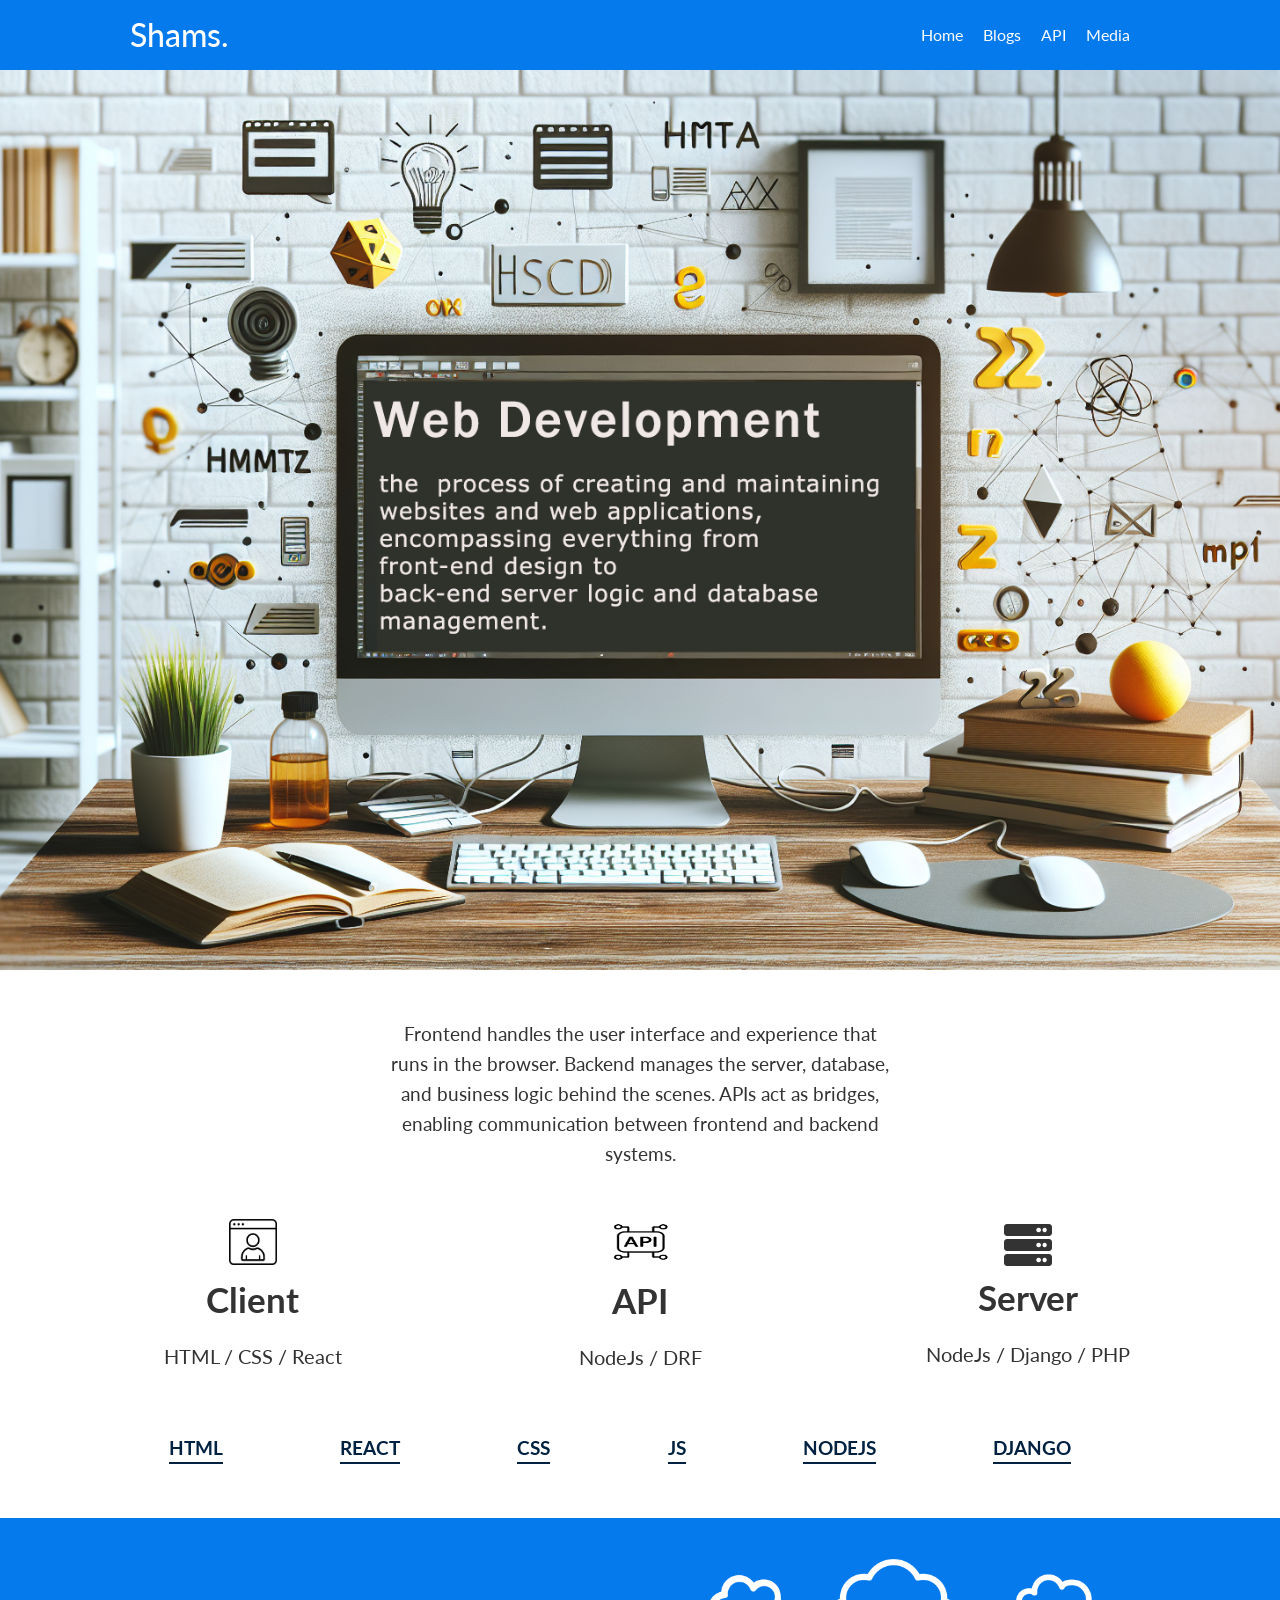
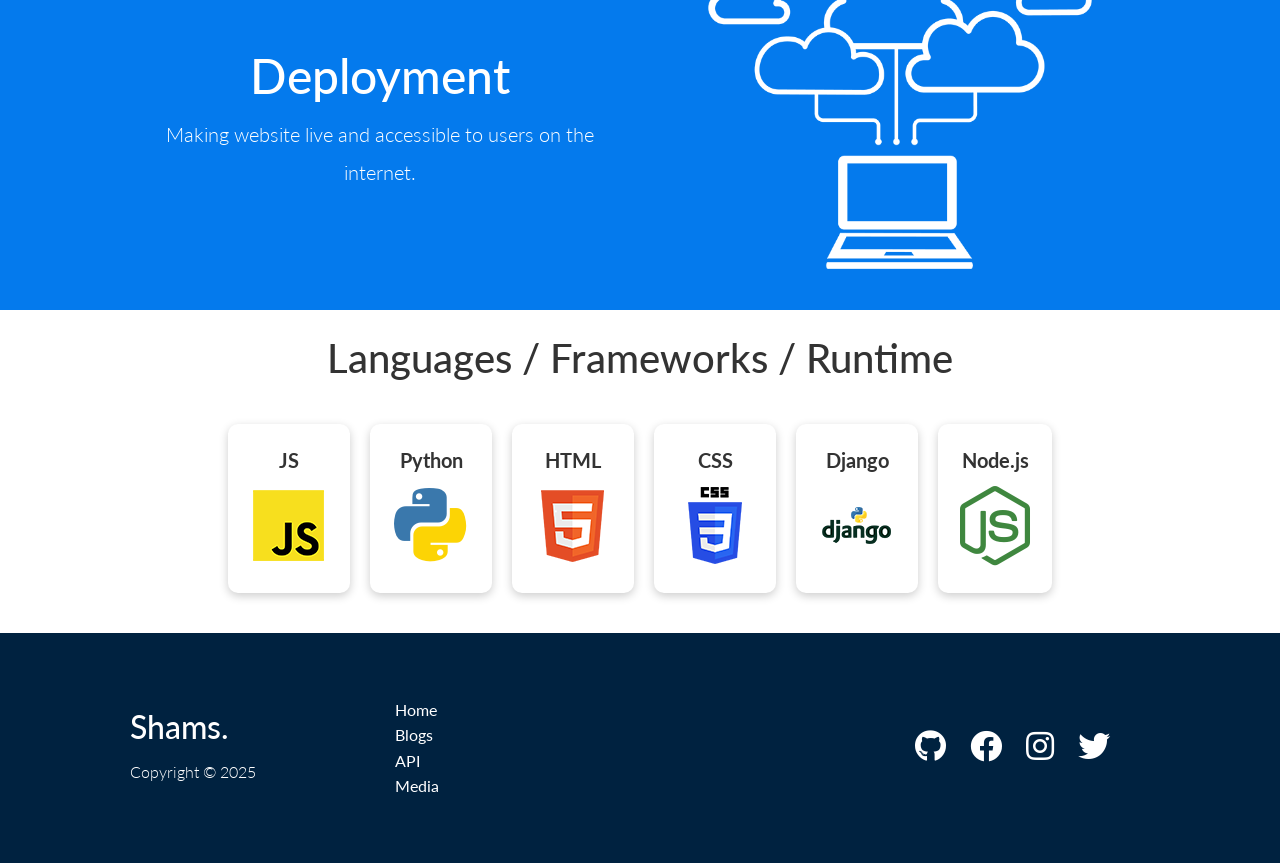
==== index.html @ b83b19b5 "Initial commit" ====
<!DOCTYPE html>
<html lang="en">
  <head>
    <meta charset="UTF-8" />
    <meta name="viewport" content="width=device-width, initial-scale=1.0" />
    <link
      rel="stylesheet"
      href="https://cdnjs.cloudflare.com/ajax/libs/font-awesome/5.15.1/css/all.min.css"
      integrity="sha512-+4zCK9k+qNFUR5X+cKL9EIR+ZOhtIloNl9GIKS57V1MyNsYpYcUrUeQc9vNfzsWfV28IaLL3i96P9sdNyeRssA=="
      crossorigin="anonymous" />

    <link rel="preconnect" href="https://fonts.googleapis.com" />
    <link rel="preconnect" href="https://fonts.gstatic.com" crossorigin />
    <link
      href="https://fonts.googleapis.com/css2?family=Lato:ital,wght@0,100;0,300;0,400;0,700;0,900;1,100;1,300;1,400;1,700;1,900&family=Poppins:ital,wght@0,100;0,200;0,300;0,400;0,500;0,600;0,700;0,800;0,900;1,100;1,200;1,300;1,400;1,500;1,600;1,700;1,800;1,900&display=swap"
      rel="stylesheet" />

    <title>Home</title>
    <link rel="stylesheet" href="css/style.css" />
    <link rel="stylesheet" href="css/utilities.css" />
  </head>
  <style>
    .frontend {
      display: flex;
      position: relative;
      color: #002240;
      justify-content: space-around;
      animation: move-back-forth 10s linear infinite;
      margin-bottom: 30px;
    }

    @keyframes move-back-forth {
      0% {
        transform: translateX(-170%);
      }

      100% {
        transform: translateX(105%);
      }
    }

    .frontend .text {
      position: relative;
      margin-right: 40px;
    }

    .frontend .text::after {
      content: "";
      width: 100%;
      height: 2px;
      background-color: #002240;
      position: absolute;
      left: 0;
      bottom: 0;
    }

    /* Hide scrollbar for all browsers */
    html,
    body {
      overflow-x: hidden;
    }

    ::-webkit-scrollbar {
      display: none;
    }
  </style>

  <body>
    <div class="navbar">
      <div class="container flex">
        <h1 class="logo"><a href="index.html">Shams.</a></h1>
        <nav>
          <ul class="nav-list">
            <li><a href="index.html">Home</a></li>
            <li><a href="blogs.html">Blogs</a></li>
            <li><a href="api.html">API</a></li>
            <li><a href="media.html">Media</a></li>
          </ul>
        </nav>
      </div>
    </div>
    <!-- Showcase -->
    <section class="showcase">
      <!-- <div class="container grid"></div> -->
    </section>

    <!-- Stats -->
    <section class="stats">
      <div class="container">
        <h3 class="stats-heading text-center my-1">
          Frontend handles the user interface and experience that runs in the
          browser. Backend manages the server, database, and business logic
          behind the scenes. APIs act as bridges, enabling communication between
          frontend and backend systems.
        </h3>

        <div class="grid grid-3 text-center my-4">
          <div>
            <!-- <i class="fas fa-upload fa-3x"></i> -->
            <img style="width: 48px" src="./images/client-side.png" />
            <h3>Client</h3>
            <p>HTML / CSS / React</p>
          </div>

          <div>
            <img
              style="width: 80px; height: 48px; margin: 0px"
              src="./images/api-img.png" />
            <h3>API</h3>
            <p>NodeJs / DRF</p>
          </div>

          <div>
            <i class="fas fa-server fa-3x"></i>
            <h3>Server</h3>
            <p>NodeJs / Django / PHP</p>
          </div>
        </div>
      </div>
    </section>

    <!-- Cli -->
    <div class="container">
      <div class="frontend backend">
        <h3 class="text">HTML</h3>
        <h3 class="text">REACT</h3>
        <h3 class="text">CSS</h3>
        <h3 class="text">JS</h3>
        <h3 class="text">NODEJS</h3>
        <h3 class="text">DJANGO</h3>
      </div>
    </div>
    <!-- Cloud -->
    <section class="cloud bg-primary my-2 py-2">
      <div class="container grid">
        <div class="text-center">
          <h2 class="lg">Deployment</h2>
          <p class="lead my-1">
            Making website live and accessible to users on the internet.
          </p>
        </div>
        <img src="images/cloud.png" alt="" />
      </div>
    </section>
    <!-- Languages -->
    <section class="languages">
      <h2 class="md text-center my-2">Languages / Frameworks / Runtime</h2>
      <div class="container flex">
        <div class="card">
          <h4>JS</h4>
          <img src="images/logos/JS.png" alt="" />
        </div>
        <div class="card">
          <h4>Python</h4>
          <img src="images/logos/python.png" alt="" />
        </div>
        <div class="card">
          <h4>HTML</h4>
          <img src="images/logos/html.png" alt="" />
        </div>
        <div class="card">
          <h4>CSS</h4>
          <img src="images/logos/css.png" alt="" />
        </div>
        <div class="card">
          <h4>Django</h4>
          <img src="images/logos/django.png" alt="" />
        </div>
        <div class="card">
          <h4>Node.js</h4>
          <img src="images/logos/node.png" alt="" />
        </div>
      </div>
    </section>
    <!-- Footer -->
    <footer class="footer bg-dark py-5">
      <div class="container grid grid-3">
        <div class="copyright">
          <h1>Shams.</h1>
          <p>Copyright &copy; 2025</p>
        </div>
        <nav>
          <ul>
            <li><a href="index.html">Home</a></li>
            <li><a href="blogs.html">Blogs</a></li>
            <li><a href="api.html">API</a></li>
            <li><a href="media.html">Media</a></li>
          </ul>
        </nav>
        <div class="social">
          <a href="https://github.com/toor-4"
            ><i class="fab fa-github fa-2x"></i
          ></a>
          <a href="#"><i class="fab fa-facebook fa-2x"></i></a>
          <a href="#"><i class="fab fa-instagram fa-2x"></i></a>
          <a href="#"><i class="fab fa-twitter fa-2x"></i></a>
        </div>
      </div>
    </footer>
    <!-- <script src="js/script.js"></script> -->
  </body>
</html>
---- css/style.css ----
:root {
  --primary-color: #047aed;
  --secondary-color: #1c3fa8;
  --dark-color: #002240;
  --light-color: #f4f4f4;
}

* {
  box-sizing: border-box;
  margin: 0;
  padding: 0;
}

body {
  font-family: "Lato", sans-serif;
  color: #333;
  line-height: 1.6;
}

ul {
  list-style-type: none;
}

a {
  text-decoration: none;
  color: inherit;
}

.showcase h1 {
  padding-top: 50px;
}

h1,
h2 {
  font-weight: 500;
  line-height: 1.2;
  margin: 10px 0;
}

p {
  margin: 10px 0;
  font-weight: 300;
  /* color: var(--dark-color); */
  line-height: 1.9;
}

img {
  width: 100%;
}

.hidden {
  visibility: hidden;
  height: 0px;
}

/*  Navbar */
.navbar {
  background-color: var(--primary-color);
  color: #fff;
  height: 70px;
}

.navbar ul {
  display: flex;
}

.navbar a {
  color: #fff;
  margin-right: 20px;
  align-items: center;
  position: relative;
}

.navbar a::before,
.navbar a::after {
  content: "";
  width: 100%;
  height: 2px;
  margin: 0;
  background: #fff;
  position: absolute;
  left: 0;
  transform: scaleX(0);
  transition: transform 0.3s ease-in-out;
}

.navbar a::after {
  bottom: 0;
  transform-origin: right;
}

.navbar a::before {
  top: 0;
  transform-origin: left;
}

.navbar a:hover::before,
.navbar a:hover::after {
  transform: scaleX(1);
}

.navbar .flex {
  justify-content: space-between;
}

/* Hero / Showcase */
.showcase {
  height: 100vh;
  max-width: 100%;
  background: url("../images/background-2-image.png") no-repeat center/cover;
  color: #fff;
}

.card {
  background: #fff;
  border-radius: 10px;
  padding: 20px;
  margin: 10px;
  color: #333;
  box-shadow: 0 3px 10px rgba(0, 0, 0, 0.2);
}

/* Background and coloured buttons */
.bg-primary,
.btn-primary {
  background-color: var(--primary-color);
  color: #fff;
}

.btn {
  display: inline-block;
  background: var(--orange-color);
  padding: 10px 30px;
  color: #fff;
  cursor: pointer;
  background-color: var(--primary-color);
  border-radius: 5px;
  border: none;
}

.btn-outline {
  background-color: transparent;
  border: 1px solid #fff;
}

.btn:hover {
  scale: 0.9;
}

/* Stats  */
.stats {
  padding-top: 50px;
}

.grid-3 {
  grid-template-columns: repeat(3, 1fr);
}

.text-center {
  text-align: center;
}

.stats-heading {
  max-width: 500px;
  margin: auto;
  font-weight: 400;
}

.my-4 {
  margin: 40px 0;
}

.stats .grid h3 {
  font-size: 35px;
}

.stats .grid p {
  font-size: 20px;
  font-weight: 400;
}

/* Cli */
.cli .grid {
  display: grid;
  grid-template-columns: repeat(3, 1fr);
  grid-template-rows: repeat(2, 1fr);
}

.cli .grid > img {
  /* .cli .grid  > *:first-child { */
  grid-column: 1 / span 2;
  grid-row: 1 / span 2;
  align-self: center;
}

/* Cloud */
.cloud .grid {
  grid-template-columns: repeat(2, 1fr);
}

/* Languades */
.languages h2 {
  font-size: 2.5rem;
}

.languages .flex {
  flex-wrap: wrap;
}

.languages .card {
  text-align: center;
  margin: 18px 10px 40px;
  transition: transform 0.2s ease-in;
}

.languages .card h4 {
  font-size: 20px;
  margin-bottom: 10px;
}

.languages .card:hover {
  transform: translateY(-15px);
}

/* Footer */
.footer .social a {
  margin: 0 10px;
}

.fa-github:hover {
  color: #000000;
}

.fa-facebook:hover {
  color: #1773ea;
}

.fa-instagram:hover {
  color: #b32e87;
}

.fa-twitter:hover {
  color: #1c9cea;
}

/* Utilities */
.flex {
  display: flex;
  justify-content: center;
  align-items: center;
  height: 100%;
}

.container {
  max-width: 1100px;
  margin: 0 auto;
  overflow: auto;
  padding: 0 40px;
}

footer {
  margin-top: 20ox;
}

@media (max-width: 800px) {
  .grid,
  .showcase .grid,
  .stats .grid,
  .cli .grid,
  .cloud .grid {
    grid-template-columns: 1fr;
    grid-template-rows: 1fr;
  }

  /* .cli .grid  > img { */
  .cli .grid > *:first-child {
    grid-column: 1;
    grid-row: 1;
    align-self: center;
  }
}

.info {
  display: grid;
  grid-template-columns: repeat(2, 1fr);
  gap: 30px;
  margin: 50px 0;
  /* max-width: 400px; */
}

/* Mobile */
@media (max-width: 500px) {
  .showcase {
    height: 60vh;
    width: 100%;
  }

  .navbar {
    height: 110px;
    /* padding: 0 20px; */
  }

  .navbar .flex {
    flex-direction: column;
  }

  .navbar ul {
    background-color: rgba(0, 0, 0, 0.1);
  }

  .showcase-form.card {
    /* display: i16xnline-block; */
    width: 300px;
  }

  .languages h2 {
    font-size: 1.8rem;
  }

  .blog h1 {
    font-size: 2.5rem;
  }
}
---- css/utilities.css ----
.bg-secondary,
.btn-secondary {
  background-color: var(--secondary-color);
  color: #fff;
}

.bg-dark,
.btn-dark {
  background-color: var(--dark-color);
  color: #fff;
}

.bg-light,
.btn-light {
  background-color: var(--light-color);
  color: #333;
}

.bg-primary a,
.btn-primary a,
.bg-secondary a,
.btn-secondary a,
.bg-dark a,
.btn-dark a {
  color: #fff;
}

/* Text colors */
.text-primary {
  color: var(--primary-color);
}

.text-secondary {
  color: var(--secondary-color);
}

.text-dark {
  color: var(--dark-color);
}

.text-light {
  color: var(--light-color);
}

/* Text sizes */
.lead {
  font-size: 20px;
}

.sm {
  font-size: 1rem;
}

.lg {
  font-size: 3rem;
}

.xl {
  font-size: 4rem;
}

.text-center {
  text-align: center;
}

/* Alert */
.alert {
  background-color: var(--light-color);
  padding: 10px 20px;
  font-weight: bold;
  margin: 15px 0;
}

.alert i {
  margin-right: 10px;
}

.alert-success {
  background-color: var(--success-color);
  color: #fff;
}

.alert-error {
  background-color: var(--error-color);
  color: #fff;
}

.flex {
  display: flex;
  justify-content: center;
  align-items: center;
  height: 100%;
}

.grid {
  display: grid;
  grid-template-columns: repeat(2, 1fr);
  gap: 20px;
  justify-content: center;
  align-items: center;
  height: 100%;
  list-style: none;
}

.grid-3 {
  grid-template-columns: 1fr 2fr 1fr;
}

/* Margin */
.my-1 {
  margin: auto;
}

.my-2 {
  margin: 1.5rem 0;
}

.my-3 {
  margin: 2rem 0;
}

.my-4 {
  margin: 3rem 0;
}

.my-5 {
  margin: 4rem 0;
}

.m-1 {
  margin: 1rem;
}

.m-2 {
  margin: 1.5rem;
}

.m-3 {
  margin: 2rem;
}

.m-4 {
  margin: 3rem;
}

.m-5 {
  margin: 4rem;
}

/* Padding */
.py-1 {
  padding: 1rem 0;
}

.py-2 {
  padding: 1.5rem 0;
}

.py-3 {
  padding: 2rem 0;
}

.py-4 {
  padding: 3rem 0;
}

.py-5 {
  padding: 4rem 0;
}

.p-1 {
  padding: 1rem;
}

.p-2 {
  padding: 1.5rem;
}

.p-3 {
  padding: 2rem;
}

.p-4 {
  padding: 3rem;
}

.p-5 {
  padding: 4rem;
}
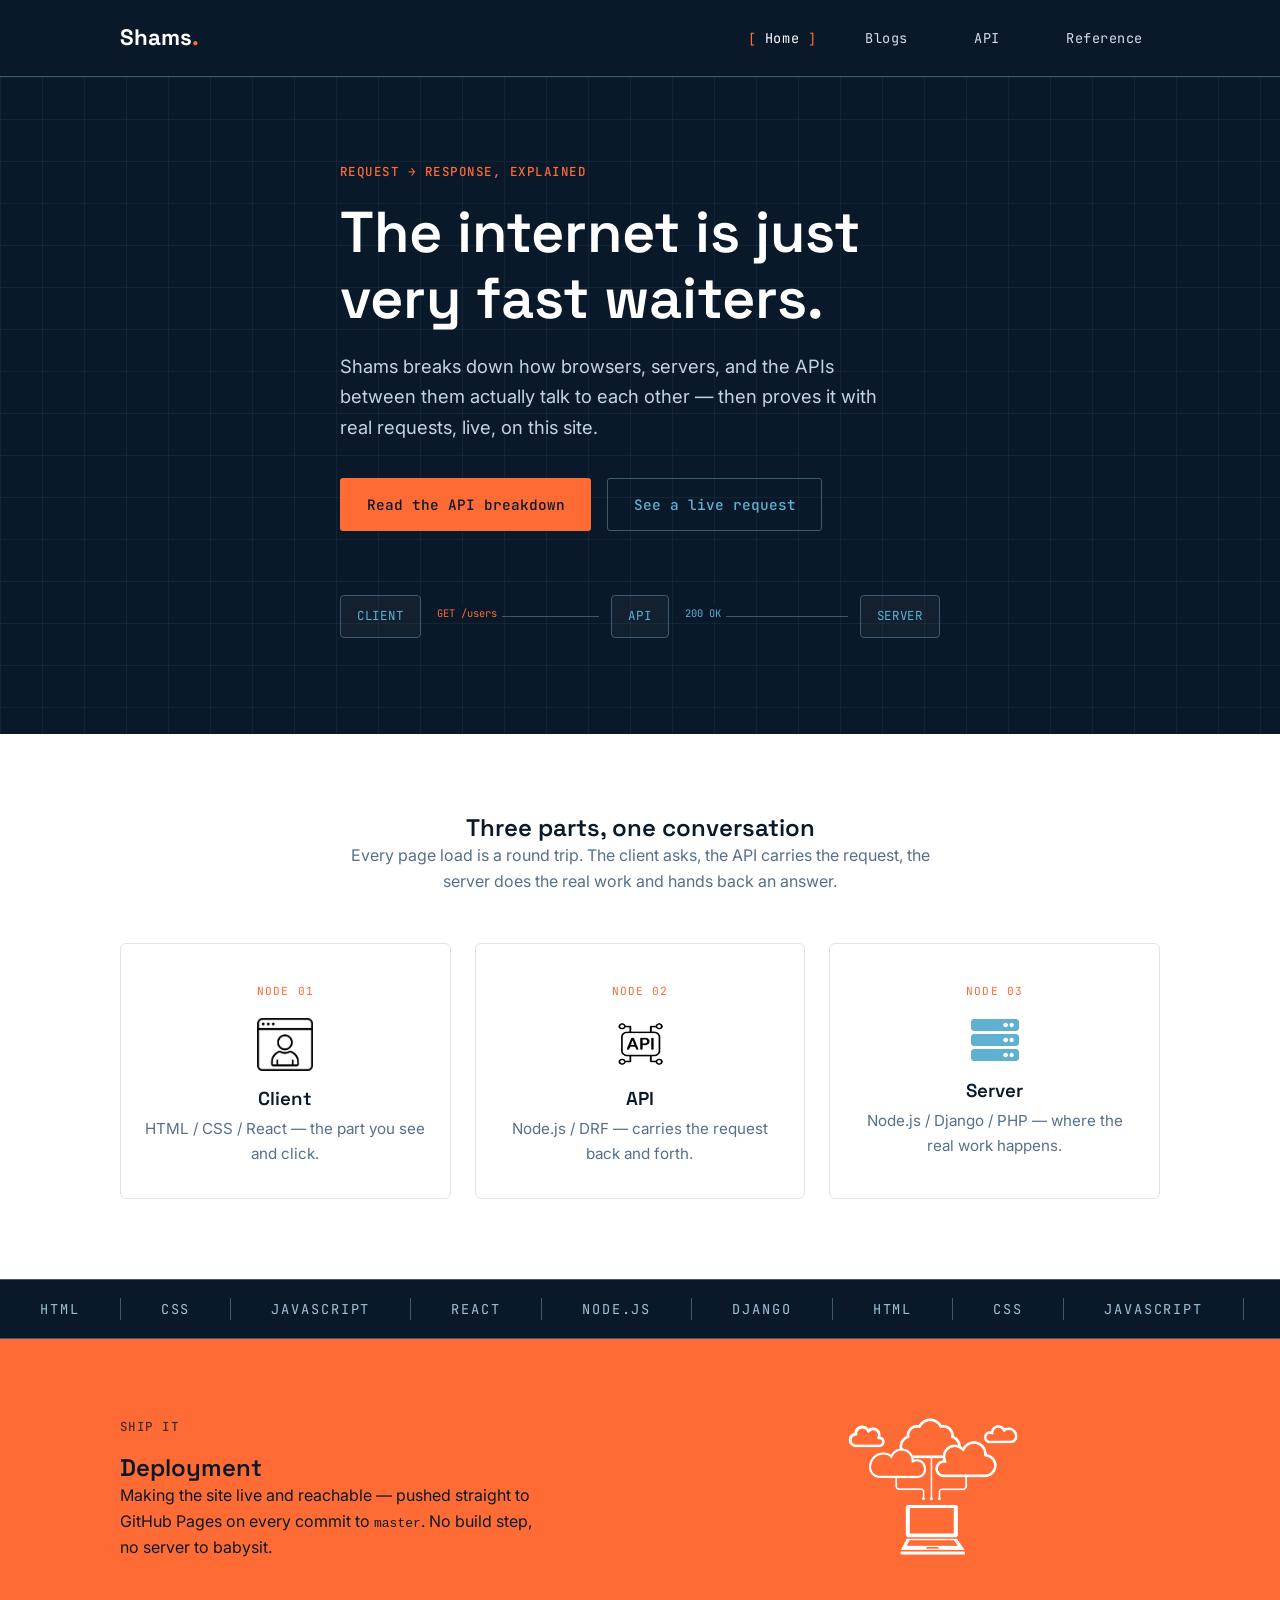
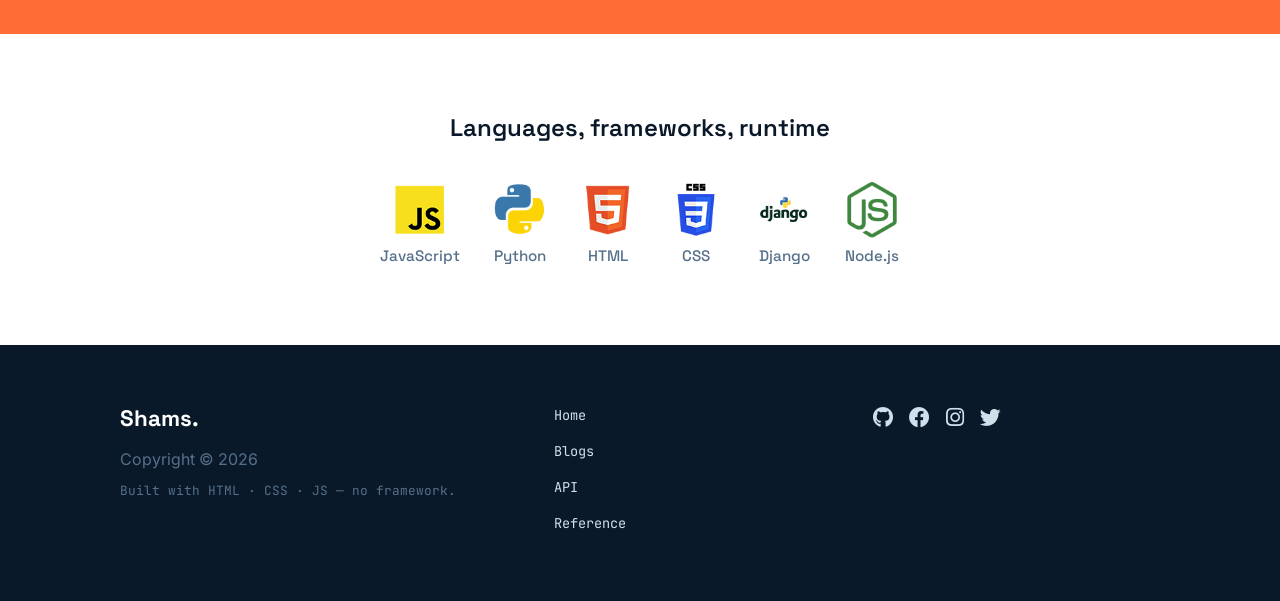
==== commit 2deaff85: "Redesign site with blueprint/schematic identity, live API demo, and HTTP field guide Replaces the ge" ====
--- a/index.html
+++ b/index.html
@@ -3,6 +3,10 @@
   <head>
     <meta charset="UTF-8" />
     <meta name="viewport" content="width=device-width, initial-scale=1.0" />
+    <meta
+      name="description"
+      content="Shams explains how frontend, backend, and APIs actually talk to each other, then proves it with live requests." />
+    <link rel="icon" href="images/favicon.png" />
     <link
       rel="stylesheet"
       href="https://cdnjs.cloudflare.com/ajax/libs/font-awesome/5.15.1/css/all.min.css"
@@ -12,191 +16,190 @@
     <link rel="preconnect" href="https://fonts.googleapis.com" />
     <link rel="preconnect" href="https://fonts.gstatic.com" crossorigin />
     <link
-      href="https://fonts.googleapis.com/css2?family=Lato:ital,wght@0,100;0,300;0,400;0,700;0,900;1,100;1,300;1,400;1,700;1,900&family=Poppins:ital,wght@0,100;0,200;0,300;0,400;0,500;0,600;0,700;0,800;0,900;1,100;1,200;1,300;1,400;1,500;1,600;1,700;1,800;1,900&display=swap"
+      href="https://fonts.googleapis.com/css2?family=Space+Grotesk:wght@500;600;700&family=Inter:wght@400;500;600;700&family=JetBrains+Mono:wght@400;500;600;700&display=swap"
       rel="stylesheet" />
 
-    <title>Home</title>
+    <title>Shams. — How the web actually talks</title>
     <link rel="stylesheet" href="css/style.css" />
     <link rel="stylesheet" href="css/utilities.css" />
   </head>
-  <style>
-    .frontend {
-      display: flex;
-      position: relative;
-      color: #002240;
-      justify-content: space-around;
-      animation: move-back-forth 10s linear infinite;
-      margin-bottom: 30px;
-    }
-
-    @keyframes move-back-forth {
-      0% {
-        transform: translateX(-170%);
-      }
-
-      100% {
-        transform: translateX(105%);
-      }
-    }
-
-    .frontend .text {
-      position: relative;
-      margin-right: 40px;
-    }
-
-    .frontend .text::after {
-      content: "";
-      width: 100%;
-      height: 2px;
-      background-color: #002240;
-      position: absolute;
-      left: 0;
-      bottom: 0;
-    }
-
-    /* Hide scrollbar for all browsers */
-    html,
-    body {
-      overflow-x: hidden;
-    }
-
-    ::-webkit-scrollbar {
-      display: none;
-    }
-  </style>
-
   <body>
-    <div class="navbar">
-      <div class="container flex">
-        <h1 class="logo"><a href="index.html">Shams.</a></h1>
-        <nav>
+    <header class="site-header">
+      <div class="container nav-inner">
+        <a class="logo" href="index.html">Shams<span class="accent-dot">.</span></a>
+        <button
+          class="nav-toggle"
+          type="button"
+          aria-expanded="false"
+          aria-controls="primary-nav"
+          aria-label="Toggle menu">
+          <span></span><span></span><span></span>
+        </button>
+        <nav id="primary-nav" class="primary-nav">
           <ul class="nav-list">
-            <li><a href="index.html">Home</a></li>
+            <li><a href="index.html" class="active">Home</a></li>
             <li><a href="blogs.html">Blogs</a></li>
             <li><a href="api.html">API</a></li>
-            <li><a href="media.html">Media</a></li>
+            <li><a href="media.html">Reference</a></li>
           </ul>
         </nav>
       </div>
-    </div>
-    <!-- Showcase -->
-    <section class="showcase">
-      <!-- <div class="container grid"></div> -->
-    </section>
-
-    <!-- Stats -->
-    <section class="stats">
-      <div class="container">
-        <h3 class="stats-heading text-center my-1">
-          Frontend handles the user interface and experience that runs in the
-          browser. Backend manages the server, database, and business logic
-          behind the scenes. APIs act as bridges, enabling communication between
-          frontend and backend systems.
-        </h3>
-
-        <div class="grid grid-3 text-center my-4">
-          <div>
-            <!-- <i class="fas fa-upload fa-3x"></i> -->
-            <img style="width: 48px" src="./images/client-side.png" />
+    </header>
+
+    <!-- Hero -->
+    <section class="hero">
+      <div class="container hero-inner">
+        <p class="eyebrow">Request → Response, Explained</p>
+        <h1>The internet is just very fast waiters.</h1>
+        <p class="lead">
+          Shams breaks down how browsers, servers, and the APIs between them
+          actually talk to each other — then proves it with real requests,
+          live, on this site.
+        </p>
+        <div class="hero-actions">
+          <a href="blogs.html" class="btn btn-accent">Read the API breakdown</a>
+          <a href="api.html" class="btn btn-outline">See a live request</a>
+        </div>
+
+        <div class="schematic" aria-hidden="true">
+          <div class="node">CLIENT</div>
+          <div class="wire wire-1"><span class="packet packet-1">GET /users</span></div>
+          <div class="node">API</div>
+          <div class="wire wire-2"><span class="packet packet-2">200 OK</span></div>
+          <div class="node">SERVER</div>
+        </div>
+      </div>
+    </section>
+
+    <!-- Concept -->
+    <section class="concept">
+      <div class="container text-center">
+        <h2>Three parts, one conversation</h2>
+        <p class="section-lead">
+          Every page load is a round trip. The client asks, the API carries
+          the request, the server does the real work and hands back an
+          answer.
+        </p>
+
+        <div class="node-grid">
+          <div class="node-card reveal">
+            <span class="node-tag">NODE 01</span>
+            <img src="./images/client-side.png" alt="" />
             <h3>Client</h3>
-            <p>HTML / CSS / React</p>
-          </div>
-
-          <div>
-            <img
-              style="width: 80px; height: 48px; margin: 0px"
-              src="./images/api-img.png" />
+            <p>HTML / CSS / React — the part you see and click.</p>
+          </div>
+
+          <div class="node-card reveal">
+            <span class="node-tag">NODE 02</span>
+            <img src="./images/api-img.png" alt="" style="width: 84px; height: 56px" />
             <h3>API</h3>
-            <p>NodeJs / DRF</p>
-          </div>
-
-          <div>
+            <p>Node.js / DRF — carries the request back and forth.</p>
+          </div>
+
+          <div class="node-card reveal">
+            <span class="node-tag">NODE 03</span>
             <i class="fas fa-server fa-3x"></i>
             <h3>Server</h3>
-            <p>NodeJs / Django / PHP</p>
-          </div>
-        </div>
-      </div>
-    </section>
-
-    <!-- Cli -->
-    <div class="container">
-      <div class="frontend backend">
-        <h3 class="text">HTML</h3>
-        <h3 class="text">REACT</h3>
-        <h3 class="text">CSS</h3>
-        <h3 class="text">JS</h3>
-        <h3 class="text">NODEJS</h3>
-        <h3 class="text">DJANGO</h3>
-      </div>
-    </div>
-    <!-- Cloud -->
-    <section class="cloud bg-primary my-2 py-2">
-      <div class="container grid">
-        <div class="text-center">
-          <h2 class="lg">Deployment</h2>
-          <p class="lead my-1">
-            Making website live and accessible to users on the internet.
+            <p>Node.js / Django / PHP — where the real work happens.</p>
+          </div>
+        </div>
+      </div>
+    </section>
+
+    <!-- Ticker -->
+    <section class="ticker">
+      <div class="ticker-track">
+        <span>HTML</span>
+        <span>CSS</span>
+        <span>JAVASCRIPT</span>
+        <span>REACT</span>
+        <span>NODE.JS</span>
+        <span>DJANGO</span>
+        <span aria-hidden="true">HTML</span>
+        <span aria-hidden="true">CSS</span>
+        <span aria-hidden="true">JAVASCRIPT</span>
+        <span aria-hidden="true">REACT</span>
+        <span aria-hidden="true">NODE.JS</span>
+        <span aria-hidden="true">DJANGO</span>
+      </div>
+    </section>
+
+    <!-- Deploy -->
+    <section class="deploy">
+      <div class="container deploy-inner">
+        <div>
+          <span class="eyebrow">Ship it</span>
+          <h2>Deployment</h2>
+          <p>
+            Making the site live and reachable — pushed straight to GitHub
+            Pages on every commit to <code>master</code>. No build step, no
+            server to babysit.
           </p>
         </div>
-        <img src="images/cloud.png" alt="" />
-      </div>
-    </section>
-    <!-- Languages -->
-    <section class="languages">
-      <h2 class="md text-center my-2">Languages / Frameworks / Runtime</h2>
-      <div class="container flex">
-        <div class="card">
-          <h4>JS</h4>
-          <img src="images/logos/JS.png" alt="" />
-        </div>
-        <div class="card">
-          <h4>Python</h4>
-          <img src="images/logos/python.png" alt="" />
-        </div>
-        <div class="card">
-          <h4>HTML</h4>
-          <img src="images/logos/html.png" alt="" />
-        </div>
-        <div class="card">
-          <h4>CSS</h4>
-          <img src="images/logos/css.png" alt="" />
-        </div>
-        <div class="card">
-          <h4>Django</h4>
-          <img src="images/logos/django.png" alt="" />
-        </div>
-        <div class="card">
-          <h4>Node.js</h4>
-          <img src="images/logos/node.png" alt="" />
-        </div>
-      </div>
-    </section>
+        <img src="images/cloud.png" alt="Illustration of cloud deployment" />
+      </div>
+    </section>
+
+    <!-- Stack -->
+    <section class="stack">
+      <div class="container text-center">
+        <h2>Languages, frameworks, runtime</h2>
+        <div class="stack-grid">
+          <div class="stack-card">
+            <img src="images/logos/JS.png" alt="" />
+            <h4>JavaScript</h4>
+          </div>
+          <div class="stack-card">
+            <img src="images/logos/python.png" alt="" />
+            <h4>Python</h4>
+          </div>
+          <div class="stack-card">
+            <img src="images/logos/html.png" alt="" />
+            <h4>HTML</h4>
+          </div>
+          <div class="stack-card">
+            <img src="images/logos/css.png" alt="" />
+            <h4>CSS</h4>
+          </div>
+          <div class="stack-card">
+            <img src="images/logos/django.png" alt="" />
+            <h4>Django</h4>
+          </div>
+          <div class="stack-card">
+            <img src="images/logos/node.png" alt="" />
+            <h4>Node.js</h4>
+          </div>
+        </div>
+      </div>
+    </section>
+
     <!-- Footer -->
-    <footer class="footer bg-dark py-5">
-      <div class="container grid grid-3">
-        <div class="copyright">
-          <h1>Shams.</h1>
-          <p>Copyright &copy; 2025</p>
-        </div>
-        <nav>
+    <footer class="site-footer">
+      <div class="container footer-grid">
+        <div class="footer-brand">
+          <span class="logo">Shams.</span>
+          <p class="muted">Copyright &copy; 2026</p>
+          <p class="tagline">Built with HTML · CSS · JS — no framework.</p>
+        </div>
+        <nav class="footer-nav">
           <ul>
             <li><a href="index.html">Home</a></li>
             <li><a href="blogs.html">Blogs</a></li>
             <li><a href="api.html">API</a></li>
-            <li><a href="media.html">Media</a></li>
+            <li><a href="media.html">Reference</a></li>
           </ul>
         </nav>
         <div class="social">
-          <a href="https://github.com/toor-4"
-            ><i class="fab fa-github fa-2x"></i
+          <a href="https://github.com/toor-4" aria-label="GitHub"
+            ><i class="fab fa-github"></i
           ></a>
-          <a href="#"><i class="fab fa-facebook fa-2x"></i></a>
-          <a href="#"><i class="fab fa-instagram fa-2x"></i></a>
-          <a href="#"><i class="fab fa-twitter fa-2x"></i></a>
+          <a href="#" aria-label="Facebook"><i class="fab fa-facebook"></i></a>
+          <a href="#" aria-label="Instagram"><i class="fab fa-instagram"></i></a>
+          <a href="#" aria-label="Twitter"><i class="fab fa-twitter"></i></a>
         </div>
       </div>
     </footer>
-    <!-- <script src="js/script.js"></script> -->
+    <!-- <script src="js/menu.js"></script> -->
+    <script src="js/main.js"></script>
   </body>
 </html>
--- a/css/style.css
+++ b/css/style.css
@@ -1,8 +1,15 @@
 :root {
-  --primary-color: #047aed;
-  --secondary-color: #1c3fa8;
-  --dark-color: #002240;
-  --light-color: #f4f4f4;
+  --primary-color: #ff6b35; /* rust accent — CTAs, highlights */
+  --secondary-color: #5fb0d1; /* schematic cyan — secondary accent, diagram lines */
+  --dark-color: #0a1929; /* blueprint ink — dark surfaces */
+  --light-color: #eef2f6; /* paper — light surfaces */
+  --paper-color: #ffffff;
+  --line-color: #3d5a73;
+  --muted-color: #56708a;
+  --ink-panel: #12283d;
+  --font-display: "Space Grotesk", "Arial Narrow", sans-serif;
+  --font-body: "Inter", -apple-system, BlinkMacSystemFont, sans-serif;
+  --font-mono: "JetBrains Mono", "Courier New", monospace;
 }
 
 * {
@@ -11,10 +18,16 @@
   padding: 0;
 }
 
+html {
+  scroll-behavior: smooth;
+}
+
 body {
-  font-family: "Lato", sans-serif;
-  color: #333;
-  line-height: 1.6;
+  font-family: var(--font-body);
+  color: var(--dark-color);
+  line-height: 1.65;
+  background: var(--paper-color);
+  overflow-x: hidden;
 }
 
 ul {
@@ -26,298 +39,619 @@
   color: inherit;
 }
 
-.showcase h1 {
-  padding-top: 50px;
+img {
+  max-width: 100%;
+  display: block;
 }
 
 h1,
-h2 {
+h2,
+h3,
+h4 {
+  font-family: var(--font-display);
+  font-weight: 600;
+  line-height: 1.15;
+}
+
+p {
+  font-weight: 400;
+}
+
+.container {
+  max-width: 1120px;
+  margin: 0 auto;
+  padding: 0 40px;
+}
+
+.eyebrow {
+  display: inline-block;
+  font-family: var(--font-mono);
+  font-size: 0.78rem;
   font-weight: 500;
-  line-height: 1.2;
-  margin: 10px 0;
-}
-
-p {
-  margin: 10px 0;
-  font-weight: 300;
-  /* color: var(--dark-color); */
-  line-height: 1.9;
-}
-
-img {
-  width: 100%;
-}
-
-.hidden {
-  visibility: hidden;
-  height: 0px;
-}
-
-/*  Navbar */
-.navbar {
-  background-color: var(--primary-color);
+  letter-spacing: 0.12em;
+  text-transform: uppercase;
+  color: var(--primary-color);
+  margin-bottom: 1rem;
+}
+
+.text-center {
+  text-align: center;
+}
+
+.muted {
+  color: var(--muted-color);
+}
+
+/* Buttons */
+.btn {
+  display: inline-flex;
+  align-items: center;
+  gap: 0.5rem;
+  font-family: var(--font-mono);
+  font-size: 0.9rem;
+  font-weight: 500;
+  padding: 0.85rem 1.6rem;
+  border-radius: 3px;
+  border: 1px solid transparent;
+  cursor: pointer;
+  transition: transform 0.15s ease, background 0.15s ease, border-color 0.15s ease;
+}
+
+.btn-accent {
+  background: var(--primary-color);
+  color: var(--dark-color);
+}
+
+.btn-accent:hover {
+  transform: translateY(-2px);
+}
+
+.btn-outline {
+  border-color: var(--line-color);
+  color: var(--secondary-color);
+}
+
+.btn-outline:hover {
+  border-color: var(--secondary-color);
+  transform: translateY(-2px);
+}
+
+/* Site header / nav */
+.site-header {
+  position: sticky;
+  top: 0;
+  z-index: 100;
+  background: var(--dark-color);
+  border-bottom: 1px solid var(--line-color);
+}
+
+.nav-inner {
+  display: flex;
+  align-items: center;
+  justify-content: space-between;
+  height: 76px;
+}
+
+.logo {
+  font-family: var(--font-display);
+  font-size: 1.4rem;
+  font-weight: 700;
   color: #fff;
-  height: 70px;
-}
-
-.navbar ul {
+}
+
+.logo .accent-dot {
+  color: var(--primary-color);
+}
+
+.primary-nav .nav-list {
   display: flex;
-}
-
-.navbar a {
+  gap: 2rem;
+}
+
+.primary-nav a {
+  position: relative;
+  font-family: var(--font-mono);
+  font-size: 0.85rem;
+  letter-spacing: 0.04em;
+  color: #cfe0ec;
+  padding: 0.4rem 0;
+}
+
+.primary-nav a::before {
+  content: "[ ";
+  opacity: 0;
+  color: var(--primary-color);
+  transition: opacity 0.15s ease;
+}
+
+.primary-nav a::after {
+  content: " ]";
+  opacity: 0;
+  color: var(--primary-color);
+  transition: opacity 0.15s ease;
+}
+
+.primary-nav a:hover::before,
+.primary-nav a:hover::after,
+.primary-nav a.active::before,
+.primary-nav a.active::after {
+  opacity: 1;
+}
+
+.primary-nav a.active {
   color: #fff;
-  margin-right: 20px;
-  align-items: center;
-  position: relative;
-}
-
-.navbar a::before,
-.navbar a::after {
-  content: "";
+}
+
+.nav-toggle {
+  display: none;
+  flex-direction: column;
+  justify-content: center;
+  gap: 5px;
+  width: 32px;
+  height: 32px;
+  background: none;
+  border: none;
+  cursor: pointer;
+}
+
+.nav-toggle span {
   width: 100%;
   height: 2px;
-  margin: 0;
   background: #fff;
+  transition: transform 0.2s ease, opacity 0.2s ease;
+}
+
+.nav-toggle.open span:nth-child(1) {
+  transform: translateY(7px) rotate(45deg);
+}
+
+.nav-toggle.open span:nth-child(2) {
+  opacity: 0;
+}
+
+.nav-toggle.open span:nth-child(3) {
+  transform: translateY(-7px) rotate(-45deg);
+}
+
+/* Hero */
+.hero {
+  background-color: var(--dark-color);
+  background-image: linear-gradient(rgba(95, 176, 209, 0.08) 1px, transparent 1px),
+    linear-gradient(90deg, rgba(95, 176, 209, 0.08) 1px, transparent 1px);
+  background-size: 42px 42px;
+  color: #fff;
+  padding: 5rem 0 6rem;
+}
+
+.hero-inner {
+  max-width: 680px;
+}
+
+.hero h1 {
+  font-size: clamp(2.3rem, 5.5vw, 3.6rem);
+  margin-bottom: 1.25rem;
+}
+
+.hero .lead {
+  font-size: 1.15rem;
+  color: #c3d5e2;
+  max-width: 560px;
+}
+
+.hero-actions {
+  display: flex;
+  gap: 1rem;
+  flex-wrap: wrap;
+  margin: 2.25rem 0 4rem;
+}
+
+/* Schematic diagram (signature element) */
+.schematic {
+  display: flex;
+  align-items: center;
+  max-width: 640px;
+}
+
+.schematic .node {
+  flex-shrink: 0;
+  font-family: var(--font-mono);
+  font-size: 0.78rem;
+  letter-spacing: 0.06em;
+  border: 1px solid var(--line-color);
+  background: rgba(255, 255, 255, 0.03);
+  color: var(--secondary-color);
+  padding: 0.65rem 1rem;
+  border-radius: 4px;
+}
+
+.schematic .wire {
+  position: relative;
+  flex: 1;
+  height: 1px;
+  background: var(--line-color);
+  margin: 0 0.75rem;
+  min-width: 30px;
+}
+
+.schematic .packet {
   position: absolute;
+  top: -0.7rem;
   left: 0;
-  transform: scaleX(0);
-  transition: transform 0.3s ease-in-out;
-}
-
-.navbar a::after {
-  bottom: 0;
-  transform-origin: right;
-}
-
-.navbar a::before {
-  top: 0;
-  transform-origin: left;
-}
-
-.navbar a:hover::before,
-.navbar a:hover::after {
-  transform: scaleX(1);
-}
-
-.navbar .flex {
-  justify-content: space-between;
-}
-
-/* Hero / Showcase */
-.showcase {
-  height: 100vh;
-  max-width: 100%;
-  background: url("../images/background-2-image.png") no-repeat center/cover;
-  color: #fff;
-}
-
-.card {
-  background: #fff;
-  border-radius: 10px;
-  padding: 20px;
-  margin: 10px;
-  color: #333;
-  box-shadow: 0 3px 10px rgba(0, 0, 0, 0.2);
-}
-
-/* Background and coloured buttons */
-.bg-primary,
-.btn-primary {
-  background-color: var(--primary-color);
-  color: #fff;
-}
-
-.btn {
-  display: inline-block;
-  background: var(--orange-color);
-  padding: 10px 30px;
-  color: #fff;
-  cursor: pointer;
-  background-color: var(--primary-color);
-  border-radius: 5px;
-  border: none;
-}
-
-.btn-outline {
-  background-color: transparent;
-  border: 1px solid #fff;
-}
-
-.btn:hover {
-  scale: 0.9;
-}
-
-/* Stats  */
-.stats {
-  padding-top: 50px;
-}
-
-.grid-3 {
-  grid-template-columns: repeat(3, 1fr);
-}
-
-.text-center {
-  text-align: center;
-}
-
-.stats-heading {
-  max-width: 500px;
-  margin: auto;
-  font-weight: 400;
-}
-
-.my-4 {
-  margin: 40px 0;
-}
-
-.stats .grid h3 {
-  font-size: 35px;
-}
-
-.stats .grid p {
-  font-size: 20px;
-  font-weight: 400;
-}
-
-/* Cli */
-.cli .grid {
+  font-family: var(--font-mono);
+  font-size: 0.65rem;
+  white-space: nowrap;
+  color: var(--primary-color);
+  background: var(--dark-color);
+  padding: 0 0.3rem;
+  animation: travel-h 3.2s ease-in-out infinite;
+}
+
+.wire-2 .packet {
+  color: var(--secondary-color);
+  animation-delay: 1.6s;
+}
+
+@keyframes travel-h {
+  0% {
+    left: 0;
+    opacity: 0;
+  }
+  8% {
+    opacity: 1;
+  }
+  92% {
+    opacity: 1;
+  }
+  100% {
+    left: 100%;
+    opacity: 0;
+  }
+}
+
+@media (max-width: 640px) {
+  .schematic {
+    flex-direction: column;
+    align-items: flex-start;
+  }
+
+  .schematic .wire {
+    width: 1px;
+    height: 36px;
+    margin: 0.4rem 0 0.4rem 1.1rem;
+  }
+
+  .schematic .packet {
+    top: 0;
+    left: -0.75rem;
+    animation-name: travel-v;
+  }
+
+  @keyframes travel-v {
+    0% {
+      top: 0;
+      opacity: 0;
+    }
+    8% {
+      opacity: 1;
+    }
+    92% {
+      opacity: 1;
+    }
+    100% {
+      top: 100%;
+      opacity: 0;
+    }
+  }
+}
+
+@media (prefers-reduced-motion: reduce) {
+  .packet,
+  .ticker-track {
+    animation: none !important;
+  }
+}
+
+/* Concept / node grid */
+.concept {
+  padding: 5rem 0;
+}
+
+.section-lead {
+  max-width: 620px;
+  margin: 0 auto 3rem;
+  color: var(--muted-color);
+}
+
+.node-grid {
   display: grid;
   grid-template-columns: repeat(3, 1fr);
-  grid-template-rows: repeat(2, 1fr);
-}
-
-.cli .grid > img {
-  /* .cli .grid  > *:first-child { */
-  grid-column: 1 / span 2;
-  grid-row: 1 / span 2;
-  align-self: center;
-}
-
-/* Cloud */
-.cloud .grid {
-  grid-template-columns: repeat(2, 1fr);
-}
-
-/* Languades */
-.languages h2 {
-  font-size: 2.5rem;
-}
-
-.languages .flex {
+  gap: 1.5rem;
+}
+
+.node-card {
+  border: 1px solid #dde5ec;
+  border-radius: 6px;
+  padding: 2rem 1.5rem;
+  text-align: center;
+  transition: transform 0.2s ease, border-color 0.2s ease;
+}
+
+.node-card:hover {
+  transform: translateY(-6px);
+  border-color: var(--secondary-color);
+}
+
+.node-tag {
+  display: inline-block;
+  font-family: var(--font-mono);
+  font-size: 0.7rem;
+  letter-spacing: 0.1em;
+  color: var(--primary-color);
+  margin-bottom: 1rem;
+}
+
+.node-card img {
+  width: 56px;
+  height: 56px;
+  object-fit: contain;
+  margin: 0 auto 1rem;
+}
+
+.node-card i {
+  display: block;
+  color: var(--secondary-color);
+  margin-bottom: 1rem;
+}
+
+.node-card h3 {
+  margin-bottom: 0.4rem;
+}
+
+.node-card p {
+  color: var(--muted-color);
+  font-size: 0.95rem;
+}
+
+/* Ticker */
+.ticker {
+  background: var(--dark-color);
+  border-top: 1px solid var(--line-color);
+  border-bottom: 1px solid var(--line-color);
+  overflow: hidden;
+  padding: 1.1rem 0;
+}
+
+.ticker-track {
+  display: flex;
+  width: max-content;
+  animation: ticker-scroll 22s linear infinite;
+}
+
+.ticker-track span {
+  font-family: var(--font-mono);
+  font-size: 0.85rem;
+  letter-spacing: 0.14em;
+  color: #9fc3d8;
+  padding: 0 2.5rem;
+  border-right: 1px solid var(--line-color);
+}
+
+@keyframes ticker-scroll {
+  from {
+    transform: translateX(0);
+  }
+  to {
+    transform: translateX(-50%);
+  }
+}
+
+/* Deploy panel */
+.deploy {
+  background: var(--primary-color);
+  color: var(--dark-color);
+  padding: 4.5rem 0;
+}
+
+.deploy-inner {
+  display: grid;
+  grid-template-columns: 1.2fr 1fr;
+  gap: 2.5rem;
+  align-items: center;
+}
+
+.deploy .eyebrow {
+  color: var(--dark-color);
+  opacity: 0.75;
+}
+
+.deploy p {
+  max-width: 420px;
+}
+
+.deploy img {
+  max-width: 220px;
+  margin: 0 auto;
+}
+
+/* Stack / languages */
+.stack {
+  padding: 5rem 0;
+}
+
+.stack-grid {
+  display: flex;
   flex-wrap: wrap;
-}
-
-.languages .card {
+  justify-content: center;
+  gap: 1.25rem 2rem;
+  margin-top: 2.5rem;
+}
+
+.stack-card {
   text-align: center;
-  margin: 18px 10px 40px;
-  transition: transform 0.2s ease-in;
-}
-
-.languages .card h4 {
-  font-size: 20px;
-  margin-bottom: 10px;
-}
-
-.languages .card:hover {
-  transform: translateY(-15px);
+  transition: transform 0.2s ease;
+}
+
+.stack-card:hover {
+  transform: translateY(-8px);
+}
+
+.stack-card img {
+  width: 56px;
+  height: 56px;
+  object-fit: contain;
+  margin: 0 auto 0.6rem;
+}
+
+.stack-card h4 {
+  font-size: 0.95rem;
+  font-weight: 500;
+  color: var(--muted-color);
 }
 
 /* Footer */
-.footer .social a {
-  margin: 0 10px;
-}
-
-.fa-github:hover {
-  color: #000000;
-}
-
-.fa-facebook:hover {
-  color: #1773ea;
-}
-
-.fa-instagram:hover {
-  color: #b32e87;
-}
-
-.fa-twitter:hover {
-  color: #1c9cea;
-}
-
-/* Utilities */
-.flex {
+.site-footer {
+  background: var(--dark-color);
+  color: #cfe0ec;
+  padding: 3.5rem 0;
+}
+
+.footer-grid {
+  display: grid;
+  grid-template-columns: 1.4fr 1fr 1fr;
+  gap: 2rem;
+}
+
+.footer-brand .logo {
+  color: #fff;
+  margin-bottom: 0.5rem;
+  display: inline-block;
+}
+
+.footer-brand .tagline {
+  font-family: var(--font-mono);
+  font-size: 0.8rem;
+  color: var(--muted-color);
+  margin-top: 0.5rem;
+}
+
+.footer-nav ul li {
+  margin-bottom: 0.6rem;
+}
+
+.footer-nav a {
+  font-family: var(--font-mono);
+  font-size: 0.85rem;
+  color: #cfe0ec;
+}
+
+.footer-nav a:hover,
+.social a:hover {
+  color: var(--primary-color);
+}
+
+.social {
   display: flex;
-  justify-content: center;
-  align-items: center;
-  height: 100%;
-}
-
-.container {
-  max-width: 1100px;
-  margin: 0 auto;
-  overflow: auto;
-  padding: 0 40px;
-}
-
-footer {
-  margin-top: 20ox;
-}
-
+  gap: 1rem;
+  align-items: flex-start;
+}
+
+.social a {
+  color: #cfe0ec;
+  font-size: 1.3rem;
+}
+
+/* Scroll reveal */
+.reveal {
+  opacity: 0;
+  transform: translateY(18px);
+  transition: opacity 0.6s ease, transform 0.6s ease;
+}
+
+.reveal.is-visible {
+  opacity: 1;
+  transform: none;
+}
+
+@media (prefers-reduced-motion: reduce) {
+  .reveal {
+    opacity: 1;
+    transform: none;
+    transition: none;
+  }
+}
+
+/* Focus states */
+a:focus-visible,
+button:focus-visible {
+  outline: 2px solid var(--secondary-color);
+  outline-offset: 3px;
+}
+
+/* Responsive */
 @media (max-width: 800px) {
-  .grid,
-  .showcase .grid,
-  .stats .grid,
-  .cli .grid,
-  .cloud .grid {
+  .node-grid {
     grid-template-columns: 1fr;
-    grid-template-rows: 1fr;
-  }
-
-  /* .cli .grid  > img { */
-  .cli .grid > *:first-child {
-    grid-column: 1;
-    grid-row: 1;
-    align-self: center;
-  }
-}
-
-.info {
-  display: grid;
-  grid-template-columns: repeat(2, 1fr);
-  gap: 30px;
-  margin: 50px 0;
-  /* max-width: 400px; */
-}
-
-/* Mobile */
+  }
+
+  .deploy-inner {
+    grid-template-columns: 1fr;
+    text-align: center;
+  }
+
+  .deploy p {
+    margin: 0 auto;
+  }
+
+  .footer-grid {
+    grid-template-columns: 1fr;
+    gap: 2.5rem;
+    text-align: center;
+  }
+
+  .social {
+    justify-content: center;
+  }
+}
+
+@media (max-width: 700px) {
+  .nav-toggle {
+    display: flex;
+  }
+
+  .primary-nav {
+    position: absolute;
+    top: 76px;
+    left: 0;
+    right: 0;
+    background: var(--dark-color);
+    border-bottom: 1px solid var(--line-color);
+    max-height: 0;
+    overflow: hidden;
+    transition: max-height 0.25s ease;
+  }
+
+  .primary-nav.open {
+    max-height: 300px;
+  }
+
+  .primary-nav .nav-list {
+    flex-direction: column;
+    gap: 0;
+    padding: 0.5rem 40px 1.5rem;
+  }
+
+  .primary-nav a {
+    display: block;
+    padding: 0.75rem 0;
+  }
+}
+
 @media (max-width: 500px) {
-  .showcase {
-    height: 60vh;
-    width: 100%;
-  }
-
-  .navbar {
-    height: 110px;
-    /* padding: 0 20px; */
-  }
-
-  .navbar .flex {
-    flex-direction: column;
-  }
-
-  .navbar ul {
-    background-color: rgba(0, 0, 0, 0.1);
-  }
-
-  .showcase-form.card {
-    /* display: i16xnline-block; */
-    width: 300px;
-  }
-
-  .languages h2 {
-    font-size: 1.8rem;
-  }
-
-  .blog h1 {
-    font-size: 2.5rem;
-  }
-}
+  .container {
+    padding: 0 24px;
+  }
+
+  .hero {
+    padding: 3.5rem 0 4rem;
+  }
+}
--- a/css/utilities.css
+++ b/css/utilities.css
@@ -1,28 +1,22 @@
-.bg-secondary,
-.btn-secondary {
-  background-color: var(--secondary-color);
-  color: #fff;
+/* Background colors */
+.bg-primary {
+  background-color: var(--primary-color);
+  color: var(--dark-color);
 }
 
-.bg-dark,
-.btn-dark {
+.bg-secondary {
+  background-color: var(--secondary-color);
+  color: var(--dark-color);
+}
+
+.bg-dark {
   background-color: var(--dark-color);
   color: #fff;
 }
 
-.bg-light,
-.btn-light {
+.bg-light {
   background-color: var(--light-color);
-  color: #333;
-}
-
-.bg-primary a,
-.btn-primary a,
-.bg-secondary a,
-.btn-secondary a,
-.bg-dark a,
-.btn-dark a {
-  color: #fff;
+  color: var(--dark-color);
 }
 
 /* Text colors */
@@ -44,7 +38,7 @@
 
 /* Text sizes */
 .lead {
-  font-size: 20px;
+  font-size: 1.15rem;
 }
 
 .sm {
@@ -52,63 +46,16 @@
 }
 
 .lg {
-  font-size: 3rem;
+  font-size: 2.5rem;
 }
 
 .xl {
-  font-size: 4rem;
-}
-
-.text-center {
-  text-align: center;
-}
-
-/* Alert */
-.alert {
-  background-color: var(--light-color);
-  padding: 10px 20px;
-  font-weight: bold;
-  margin: 15px 0;
-}
-
-.alert i {
-  margin-right: 10px;
-}
-
-.alert-success {
-  background-color: var(--success-color);
-  color: #fff;
-}
-
-.alert-error {
-  background-color: var(--error-color);
-  color: #fff;
-}
-
-.flex {
-  display: flex;
-  justify-content: center;
-  align-items: center;
-  height: 100%;
-}
-
-.grid {
-  display: grid;
-  grid-template-columns: repeat(2, 1fr);
-  gap: 20px;
-  justify-content: center;
-  align-items: center;
-  height: 100%;
-  list-style: none;
-}
-
-.grid-3 {
-  grid-template-columns: 1fr 2fr 1fr;
+  font-size: 3.5rem;
 }
 
 /* Margin */
 .my-1 {
-  margin: auto;
+  margin: 0.5rem 0;
 }
 
 .my-2 {
@@ -125,26 +72,6 @@
 
 .my-5 {
   margin: 4rem 0;
-}
-
-.m-1 {
-  margin: 1rem;
-}
-
-.m-2 {
-  margin: 1.5rem;
-}
-
-.m-3 {
-  margin: 2rem;
-}
-
-.m-4 {
-  margin: 3rem;
-}
-
-.m-5 {
-  margin: 4rem;
 }
 
 /* Padding */
@@ -167,23 +94,3 @@
 .py-5 {
   padding: 4rem 0;
 }
-
-.p-1 {
-  padding: 1rem;
-}
-
-.p-2 {
-  padding: 1.5rem;
-}
-
-.p-3 {
-  padding: 2rem;
-}
-
-.p-4 {
-  padding: 3rem;
-}
-
-.p-5 {
-  padding: 4rem;
-}
